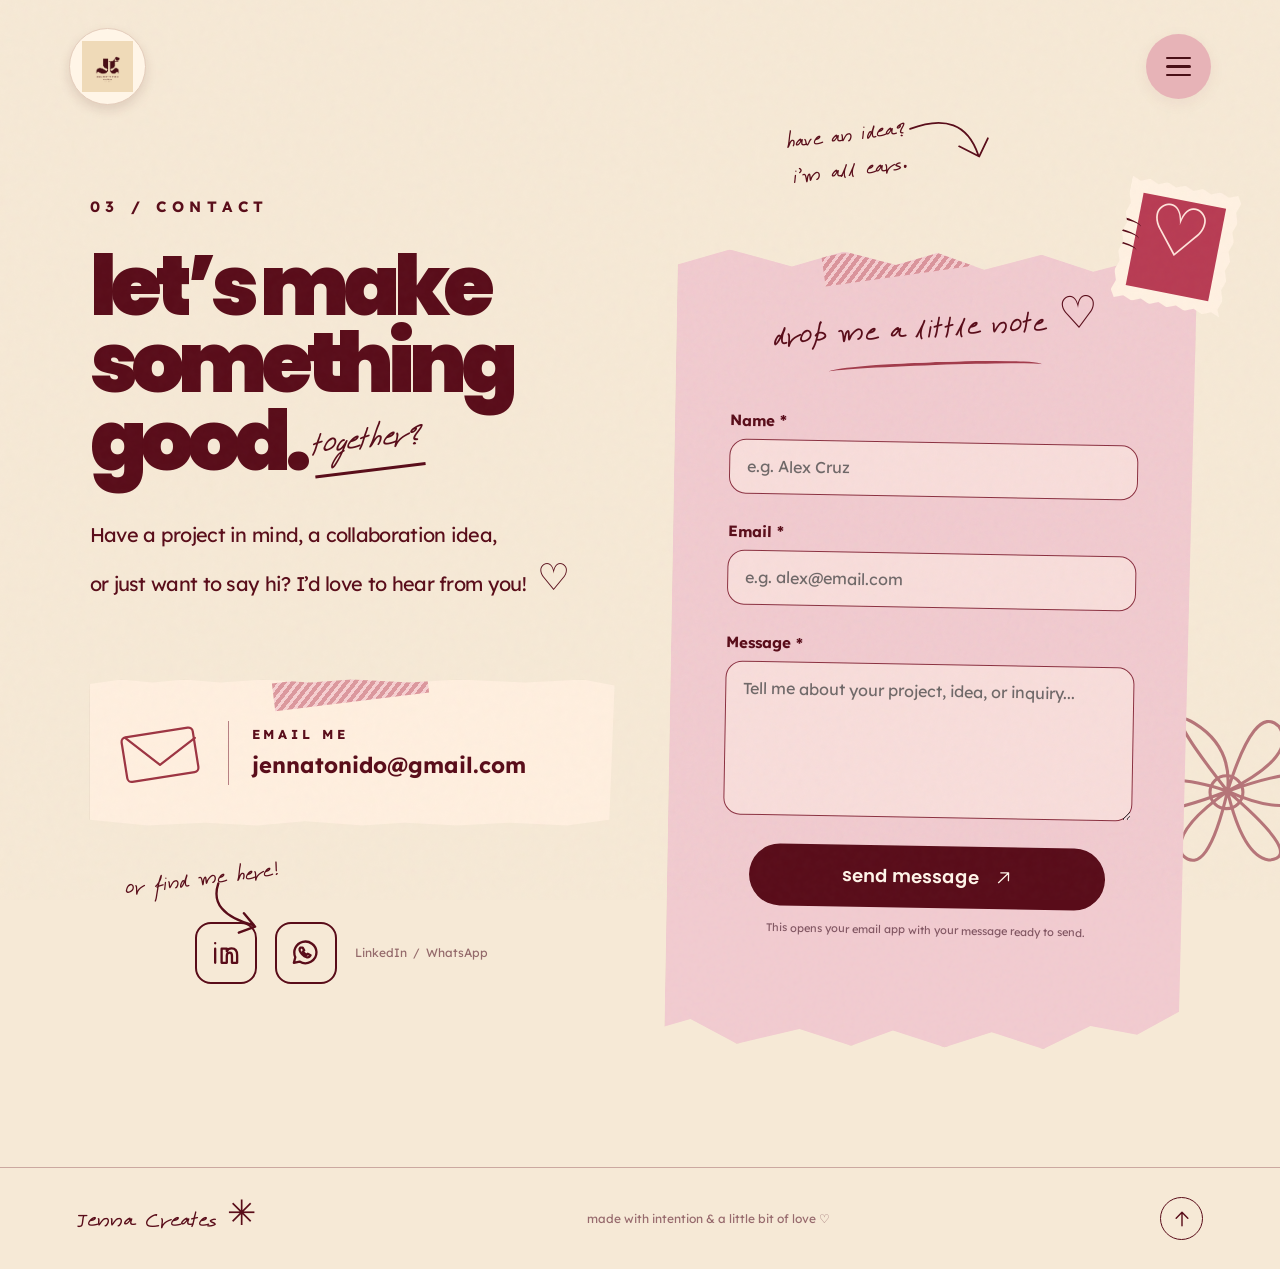
==== Contact/index.html @ be0be47f "Add files via upload" ====
<!doctype html>
<html lang="en">
<head>
  <meta charset="UTF-8" />
  <meta name="viewport" content="width=device-width, initial-scale=1, viewport-fit=cover" />
  <meta name="theme-color" content="#f6e9d6" />
  <meta name="description" content="Have a project, collaboration, or idea? Get in touch with Jenna Tonido." />
  <title>Contact | Jenna Creates</title>
  <link rel="icon" type="image/x-icon" href="/favicon.ico" />
  <link rel="preconnect" href="https://fonts.googleapis.com" />
  <link rel="preconnect" href="https://fonts.gstatic.com" crossorigin />
  <link href="https://fonts.googleapis.com/css2?family=Lexend+Deca:wght@300;400;500;600;700&family=Poppins:wght@400;500;600;700;800;900&display=swap" rel="stylesheet" />
  <link rel="stylesheet" href="/Contact/contact.css" />
  <script src="/Contact/contact.js" defer></script>
</head>
<body>
  <div class="page-grain" aria-hidden="true"></div>

  <header class="site-nav" id="top">
    <a class="brand-circle" href="/" aria-label="Jenna Creates — Home">
      <img src="/assets/jennalogo.png" alt="JT" />
    </a>
    <button class="menu-toggle" type="button" aria-label="Open menu" aria-expanded="false" aria-controls="nav-menu">
      <span></span><span></span><span></span>
    </button>
    <nav class="nav-menu" id="nav-menu" aria-label="Main menu">
      <span class="menu-kicker">where to?</span>
      <a href="/"><small>01</small> Home <svg viewBox="0 0 24 24" aria-hidden="true"><path d="M5 19 19 5M8 5h11v11" /></svg></a>
      <a href="/Projects/"><small>02</small> Projects <svg viewBox="0 0 24 24" aria-hidden="true"><path d="M5 19 19 5M8 5h11v11" /></svg></a>
      <a href="/#kind-words"><small>03</small> Kind Words <svg viewBox="0 0 24 24" aria-hidden="true"><path d="M5 19 19 5M8 5h11v11" /></svg></a>
      <a href="/Contact/" aria-current="page"><small>04</small> Contact <svg viewBox="0 0 24 24" aria-hidden="true"><path d="M5 19 19 5M8 5h11v11" /></svg></a>
      <span class="menu-footnote">take a little look around ♡</span>
    </nav>
  </header>

  <main class="contact-shell">
    <div class="hand-note note-top" aria-hidden="true">have an idea?<br/>i'm all ears.
      <svg viewBox="0 0 95 65"><path d="M4 8 Q65 -7 76 46M56 34l21 14 12-19" /></svg>
    </div>
    <section class="intro" aria-labelledby="contact-title">
      <p class="eyebrow">03 / CONTACT</p>
      <h1 id="contact-title">let’s make<br>something<br><span class="last-line">good.<em>together?</em></span></h1>
      <p class="intro-copy">Have a project in mind, a collaboration idea,<br class="only-wide" /> or just want to say hi? I’d love to hear from you! <span class="heart">♡</span></p>
      <div class="email-paper">
        <span class="washi" aria-hidden="true"></span>
        <svg class="mail-illustration" viewBox="0 0 80 62" aria-hidden="true"><rect x="8" y="13" width="64" height="40" rx="4" transform="rotate(-9 40 33)" /><path d="m9 18 31 24 31-24" /></svg>
        <span class="vertical-line" aria-hidden="true"></span>
        <span class="email-details"><span class="email-label">EMAIL ME</span><a id="email-link" href="mailto:jennatonido@gmail.com" aria-label="Email Jenna">jennatonido@gmail.com</a></span>
      </div>
      <div class="socials">
        <p class="hand-note social-note">or find me here! <svg viewBox="0 0 56 45" aria-hidden="true"><path d="M5 3Q0 29 39 34M30 25l11 10-13 7" /></svg></p>
        <div class="social-links">
          <a id="linkedin-link" href="#" target="_blank" rel="noopener noreferrer" aria-label="Jenna on LinkedIn" title="LinkedIn">
            <svg viewBox="0 0 24 24" aria-hidden="true"><path d="M4 9v11M4 4.7v.2M9 20V9h4v2c.6-1.2 1.7-2.2 3.7-2.2 3.5 0 4.3 2.2 4.3 5.2V20h-4v-5.4c0-1.5-.1-2.5-1.8-2.5-1.6 0-2.2 1.2-2.2 2.4V20z" /></svg>
          </a>
          <a id="whatsapp-link" href="#" target="_blank" rel="noopener noreferrer" aria-label="Message Jenna on WhatsApp" title="WhatsApp">
            <svg viewBox="0 0 24 24" aria-hidden="true"><path d="M20.5 11.6A8.6 8.6 0 0 1 7.4 19L3 20l1.1-4.3a8.6 8.6 0 1 1 16.4-4.1Z" /><path d="M8 8.2c-.5.5-.8 1.2-.5 2.1.8 2.2 3.3 4.6 5.5 5.4.9.3 1.7-.1 2.1-.5l.8-1.1-2.2-1.1-.9.9c-1.1-.6-2.1-1.5-2.7-2.6l.9-1-1.2-2.1Z" /></svg>
          </a>
          <span class="social-caption">LinkedIn&nbsp; / &nbsp;WhatsApp</span>
        </div>
      </div>
    </section>

    <section class="form-area" aria-labelledby="form-title">
      <div class="postmark" aria-hidden="true"><span>♡</span><i></i><i></i><i></i></div>
      <div class="letter-sheet">
        <span class="tape" aria-hidden="true"></span>
        <h2 id="form-title">drop me a little note ♡</h2>
        <div class="scribble" aria-hidden="true"></div>
        <form id="contact-form">
          <label for="full-name">Name <span>*</span></label>
          <input id="full-name" name="name" type="text" maxlength="100" placeholder="e.g. Alex Cruz" autocomplete="name" required />
          <label for="email">Email <span>*</span></label>
          <input id="email" name="email" type="email" maxlength="200" placeholder="e.g. alex@email.com" autocomplete="email" required />
          <label for="message">Message <span>*</span></label>
          <textarea id="message" name="message" rows="6" maxlength="4000" placeholder="Tell me about your project, idea, or inquiry..." required></textarea>
          <button type="submit">send message <svg viewBox="0 0 24 24" aria-hidden="true"><path d="M5 19 19 5M8 5h11v11"/></svg></button>
          <p class="form-help">This opens your email app with your message ready to send.</p>
          <p class="form-feedback" id="form-feedback" role="status" aria-live="polite"></p>
        </form>
      </div>
    </section>
  </main>

  <div class="flower-doodle" aria-hidden="true"><svg viewBox="0 0 180 170"><path d="M90 79Q20 -10 58 13Q95 36 90 79ZM90 79Q117 -7 140 16Q159 44 90 79ZM90 79Q190 44 166 84Q145 104 90 79ZM90 79Q166 144 130 146Q105 142 90 79ZM90 79Q70 165 46 141Q35 118 90 79ZM90 79Q-10 117 13 77Q29 59 90 79Z"/><circle cx="89" cy="80" r="16"/></svg></div>
  <footer class="footer"><span>Jenna Creates <span aria-hidden="true">✳</span></span><p>made with intention &amp; a little bit of love ♡</p><a href="#top" aria-label="Back to top"><svg viewBox="0 0 24 24"><path d="M12 20V4m-7 7 7-7 7 7"/></svg></a></footer>
</body>
</html>
---- Contact/contact.css ----
@font-face{font-family:Karumbi;src:url('/fonts/Karumbi-Regular.ttf') format('truetype');font-display:swap}
:root{--paper:#f6e9d6;--wine:#590c19;--wine2:#490f16;--rose:#e9b9b9;--ink:#6b202c;--script:Karumbi,'Comic Sans MS',cursive}
*{box-sizing:border-box}html{scroll-behavior:smooth}body{margin:0;background:var(--paper);color:var(--wine);font-family:'Lexend Deca',sans-serif;min-height:100vh;overflow-x:hidden}button,input,textarea{font:inherit}button,a{-webkit-tap-highlight-color:transparent}a{color:inherit}.page-grain{position:fixed;inset:0;pointer-events:none;opacity:.22;z-index:20;background-image:url("data:image/svg+xml,%3Csvg viewBox='0 0 160 160' xmlns='http://www.w3.org/2000/svg'%3E%3Cfilter id='n'%3E%3CfeTurbulence type='fractalNoise' baseFrequency='.7' numOctaves='3' stitchTiles='stitch'/%3E%3C/filter%3E%3Crect width='100%25' height='100%25' opacity='.13' filter='url(%23n)'/%3E%3C/svg%3E")}
.site-nav{position:relative;z-index:30;display:flex;justify-content:space-between;align-items:center;padding:28px clamp(24px,5.4vw,95px)}.brand-circle{width:77px;height:77px;border:1px solid #e3ccbb;background:#fff5e7;display:grid;place-items:center;border-radius:50%;box-shadow:0 5px 12px #4e171421;text-decoration:none}.brand-circle img{width:67%;height:67%;object-fit:contain}.menu-toggle{width:65px;height:65px;border:0;border-radius:50%;background:#e7b3b7;display:flex;flex-direction:column;gap:6px;align-items:center;justify-content:center;cursor:pointer;box-shadow:0 4px 16px #6b202c10;position:relative;z-index:33}.menu-toggle span{width:25px;height:2.5px;background:var(--wine2);border-radius:9px;transition:transform .2s,opacity .2s}.menu-toggle.is-open span:nth-child(1){transform:translateY(8.5px) rotate(45deg)}.menu-toggle.is-open span:nth-child(2){opacity:0}.menu-toggle.is-open span:nth-child(3){transform:translateY(-8.5px) rotate(-45deg)}.nav-menu{position:absolute;top:108px;right:clamp(24px,5.4vw,95px);width:min(380px,calc(100vw - 48px));background:var(--wine2);color:#ffefe2;padding:26px 30px 22px;border-radius:5px 5px 22px 22px;box-shadow:0 22px 40px #38070e40;opacity:0;visibility:hidden;transform:translateY(-10px);pointer-events:none;transition:.25s}.nav-menu.is-open{opacity:1;visibility:visible;transform:none;pointer-events:auto}.menu-kicker,.menu-footnote{font-family:var(--script);font-size:24px}.menu-kicker{display:block;margin:0 0 10px}.menu-footnote{display:block;text-align:right;margin-top:24px}.nav-menu a{padding:17px 0;border-top:1px solid #ffffff32;display:flex;align-items:center;gap:15px;text-decoration:none;font-family:Poppins,sans-serif;font-weight:700;font-size:22px}.nav-menu a small{font-family:'Lexend Deca';font-weight:400;font-size:11px;color:#e9b9b9}.nav-menu a svg{height:19px;width:19px;margin-left:auto;fill:none;stroke:currentColor;stroke-width:1.6;stroke-linecap:round;stroke-linejoin:round}.nav-menu a:hover{color:#efb9bf}
.contact-shell{max-width:1550px;margin:0 auto;min-height:760px;padding:52px clamp(26px,7vw,110px) 120px;display:grid;grid-template-columns:minmax(0,1fr) minmax(385px,.98fr);gap:clamp(22px,4vw,72px);position:relative}.intro{position:relative;z-index:2;padding-top:12px}.eyebrow{font-size:15px;letter-spacing:.38em;font-weight:700;margin:0 0 32px}.intro h1{font-family:Poppins,sans-serif;font-size:clamp(57px,6.5vw,106px);font-weight:900;line-height:.93;letter-spacing:-.075em;margin:0 0 38px;white-space:nowrap}.intro h1 .last-line{display:block}.intro h1 em{font-family:var(--script);letter-spacing:-.015em;font-weight:400;font-size:.56em;vertical-align:middle;margin-left:.15em;display:inline-block;transform:rotate(-7deg);border-bottom:3px solid var(--wine);line-height:.9;padding-bottom:7px}.intro-copy{font-size:clamp(15px,1.55vw,21px);line-height:1.75;letter-spacing:-.035em;margin:0 0 62px}.heart{font-family:var(--script);font-size:37px;vertical-align:middle;margin-left:6px}.email-paper{position:relative;max-width:525px;min-height:146px;padding:25px 25px;display:flex;align-items:center;gap:23px;background:#ffefdf;clip-path:polygon(0 3%,6% 0,12% 2%,18% 0,25% 2%,33% 0,42% 2%,50% 0,61% 2%,70% 0,83% 2%,94% 0,100% 4%,99% 96%,91% 100%,80% 98%,70% 100%,60% 98%,52% 100%,41% 97%,32% 100%,22% 98%,11% 100%,0 96%);filter:drop-shadow(0 8px 10px #60202020);box-shadow:0 9px 15px #60202014}.washi,.tape{position:absolute;background:repeating-linear-gradient(135deg,#d88e96 0 4px,#f5cdd0 4px 7px);height:28px;width:155px;top:-6px;left:35%;transform:rotate(-7deg);opacity:.9}.mail-illustration{width:90px;height:75px;flex:none;fill:none;stroke:#9d3442;stroke-width:2;stroke-linejoin:round;stroke-linecap:round}.vertical-line{height:64px;border-left:1px solid #b77f83}.email-details{min-width:0}.email-label{display:block;font-size:13px;font-weight:700;letter-spacing:.3em;margin-bottom:9px}.email-details a{font-size:clamp(15px,1.8vw,22px);font-weight:700;overflow-wrap:anywhere;text-decoration:none}.email-details a:hover{text-decoration:underline}.socials{margin:36px 0 0 35px}.hand-note{font-family:var(--script);font-size:clamp(23px,2.5vw,37px);line-height:1.1;letter-spacing:.012em}.social-note{margin:0 0 25px;transform:rotate(-7deg);position:relative;width:max-content}.social-note svg{position:absolute;top:25px;left:80px;width:66px;height:55px;fill:none;stroke:var(--wine);stroke-width:2;stroke-linecap:round;stroke-linejoin:round;transform:rotate(15deg)}.social-links{margin-left:70px;display:flex;align-items:center;gap:18px;flex-wrap:wrap}.social-links>a{display:grid;place-items:center;width:62px;height:62px;border:2px solid var(--wine);border-radius:16px;text-decoration:none;transition:transform .2s,background .2s,color .2s}.social-links>a:hover{background:var(--wine);color:#fff1e4;transform:translateY(-3px)}.social-links>a[aria-disabled="true"]{opacity:.55;cursor:not-allowed}.social-links svg{width:31px;height:31px;stroke:currentColor;fill:none;stroke-width:1.8;stroke-linejoin:round;stroke-linecap:round}.social-caption{font-size:12px;color:#946a6b}.note-top{position:absolute;z-index:3;top:-15px;right:29%;transform:rotate(-7deg);text-align:center}.note-top svg{position:absolute;top:8px;left:100%;width:85px;height:65px;fill:none;stroke:var(--wine);stroke-width:2;stroke-linecap:round;stroke-linejoin:round}
.form-area{padding-top:68px;position:relative;z-index:1}.letter-sheet{background:#f2cbd0;position:relative;padding:clamp(36px,4.2vw,66px) clamp(32px,4.3vw,60px) 65px;clip-path:polygon(0 2%,10% 0,22% 2%,32% 0,42% 1.6%,50% 0,59% 2%,70% 0,80% 2%,91% 0,100% 2%,99% 95%,91% 98%,82% 97%,73% 100%,63% 98%,54% 100%,44% 98%,36% 100%,26% 98%,14% 100%,5% 97%,0 98%);box-shadow:0 14px 25px #5d18211f;transform:rotate(1deg)}.letter-sheet:before{content:"";position:absolute;inset:0;opacity:.15;pointer-events:none;background-image:url("data:image/svg+xml,%3Csvg viewBox='0 0 120 120' xmlns='http://www.w3.org/2000/svg'%3E%3Cfilter id='x'%3E%3CfeTurbulence type='fractalNoise' baseFrequency='.9' numOctaves='3'/%3E%3C/filter%3E%3Crect width='100%25' height='100%25' filter='url(%23x)' opacity='.3'/%3E%3C/svg%3E")}.letter-sheet .tape{top:-7px;left:28%;width:160px;height:30px;transform:rotate(-9deg)}.letter-sheet h2{font:400 clamp(30px,3.5vw,52px)/1 var(--script);margin:0 0 10px;text-align:center;transform:rotate(-4deg)}.scribble{width:52%;height:12px;border-top:3px solid #a23b4b;border-radius:50%;transform:rotate(-3deg);margin:0 auto 40px}.letter-sheet form{position:relative}.letter-sheet label{font-weight:700;font-size:15px;display:block;margin-bottom:9px}.letter-sheet label span{color:var(--wine)}.letter-sheet input,.letter-sheet textarea{width:100%;background:#fff2e775;border:1.6px solid #8b3040;border-radius:17px;padding:16px 17px;color:var(--wine2);outline-offset:3px;outline-color:#a84a5b;display:block;margin-bottom:28px}.letter-sheet input{height:55px}.letter-sheet textarea{resize:vertical;min-height:145px}.letter-sheet input::placeholder,.letter-sheet textarea::placeholder{color:#6f6868}.letter-sheet button{border:0;width:87%;margin:15px auto 0;min-height:62px;background:var(--wine);border-radius:999px;color:#fff5e9;font-family:Poppins,sans-serif;font-weight:600;font-size:18px;display:flex;align-items:center;justify-content:center;gap:16px;cursor:pointer;transition:transform .2s,background .2s}.letter-sheet button:hover{background:#75202d;transform:translateY(-2px)}.letter-sheet button svg{height:17px;width:17px;fill:none;stroke:currentColor;stroke-width:1.8;stroke-linecap:round;stroke-linejoin:round}.form-help{font-size:11px;color:#825763;text-align:center;line-height:1.5;margin:14px auto 0;max-width:330px}.form-feedback{font-size:13px;text-align:center;line-height:1.5;min-height:18px}.postmark{position:absolute;right:-42px;top:0;width:112px;height:123px;background:#fff1e2;transform:rotate(11deg);z-index:2;display:grid;place-items:center;clip-path:polygon(0 0,8% 3%,16% 0,24% 3%,32% 0,40% 3%,48% 0,56% 3%,64% 0,72% 3%,80% 0,88% 3%,96% 0,100% 6%,97% 14%,100% 22%,97% 30%,100% 38%,97% 46%,100% 54%,97% 62%,100% 70%,97% 78%,100% 86%,97% 94%,100% 100%,92% 97%,84% 100%,76% 97%,68% 100%,60% 97%,52% 100%,44% 97%,36% 100%,28% 97%,20% 100%,12% 97%,4% 100%,0 94%,3% 86%,0 78%,3% 70%,0 62%,3% 54%,0 46%,3% 38%,0 30%,3% 22%,0 14%)}.postmark span{background:#b83b53;color:#ffe4db;width:84px;height:94px;display:grid;place-items:center;font:70px var(--script);line-height:1}.postmark i{position:absolute;border-top:2px solid var(--wine);width:60px;height:14px;border-radius:50%;right:94px;top:42px}.postmark i:nth-of-type(2){top:54px}.postmark i:nth-of-type(3){top:66px}.flower-doodle{position:absolute;right:-40px;bottom:5px;width:185px;height:185px;opacity:.7}.flower-doodle svg{fill:none;stroke:#9b4451;stroke-width:3;stroke-linejoin:round}.footer{min-height:102px;border-top:1px solid #cba8a0;padding:20px clamp(28px,6vw,100px);display:flex;align-items:center;justify-content:space-between;gap:18px}.footer>span{font-family:var(--script);font-size:35px}.footer p{font-size:12px;color:#976a6d}.footer a{width:43px;height:43px;border:1px solid var(--wine);border-radius:50%;display:grid;place-items:center}.footer a svg{width:20px;height:20px;fill:none;stroke:currentColor;stroke-width:1.7;stroke-linecap:round;stroke-linejoin:round}
@media(max-width:1100px){.contact-shell{padding-top:45px;grid-template-columns:minmax(0,1fr) minmax(345px,1fr)}.intro h1{font-size:clamp(52px,6.3vw,78px)}.note-top{top:-12px;right:24%}.intro h1 em{font-size:.53em}.social-caption{flex-basis:100%}}@media(max-width:780px){.site-nav{padding:18px 21px}.brand-circle{height:56px;width:56px}.menu-toggle{height:54px;width:54px}.nav-menu{top:83px;right:20px}.contact-shell{display:block;padding:33px 23px 88px;min-height:auto}.intro{padding-top:0}.eyebrow{font-size:11px;margin-bottom:22px;letter-spacing:.32em}.intro h1{font-size:clamp(48px,10.1vw,80px);line-height:.98;margin-bottom:28px}.intro h1 em{font-size:.54em}.intro-copy{font-size:15px;line-height:1.65;margin-bottom:38px}.note-top{position:relative;top:auto;right:auto;width:max-content;max-width:190px;margin:0 15px 18px auto;font-size:25px;transform:rotate(-8deg)}.note-top svg{width:45px;top:22px}.email-paper{min-height:108px;padding:19px 12px;gap:9px}.mail-illustration{height:60px;width:61px}.vertical-line{height:48px}.email-label{font-size:10px}.email-details a{font-size:14px}.washi{width:90px;height:20px}.socials{margin:25px 0 0 10px}.social-note{font-size:29px}.social-links{margin-left:39px;gap:14px}.social-links>a{height:53px;width:53px;border-radius:14px}.social-links svg{height:27px;width:27px}.form-area{padding-top:95px;max-width:570px;margin:auto}.letter-sheet{padding:45px 25px 45px}.letter-sheet h2{font-size:clamp(32px,8vw,46px)}.scribble{margin-bottom:30px}.postmark{width:85px;height:94px;right:0;top:29px}.postmark span{height:71px;width:64px;font-size:50px}.postmark i{right:76px;width:35px}.postmark i:nth-of-type(2){top:51px}.postmark i:nth-of-type(3){top:59px}.flower-doodle{width:105px;height:105px;right:-10px;bottom:10px}.footer{padding:22px;min-height:85px}.footer>span{font-size:28px}.footer p{display:none}}@media(max-width:375px){.intro h1{font-size:clamp(45px,10vw,52px)}.intro h1 em{font-size:.5em}.letter-sheet{padding-inline:18px}.letter-sheet button{width:95%}}@media(prefers-reduced-motion:reduce){*,*:before,*:after{scroll-behavior:auto!important;transition:none!important;animation:none!important}}
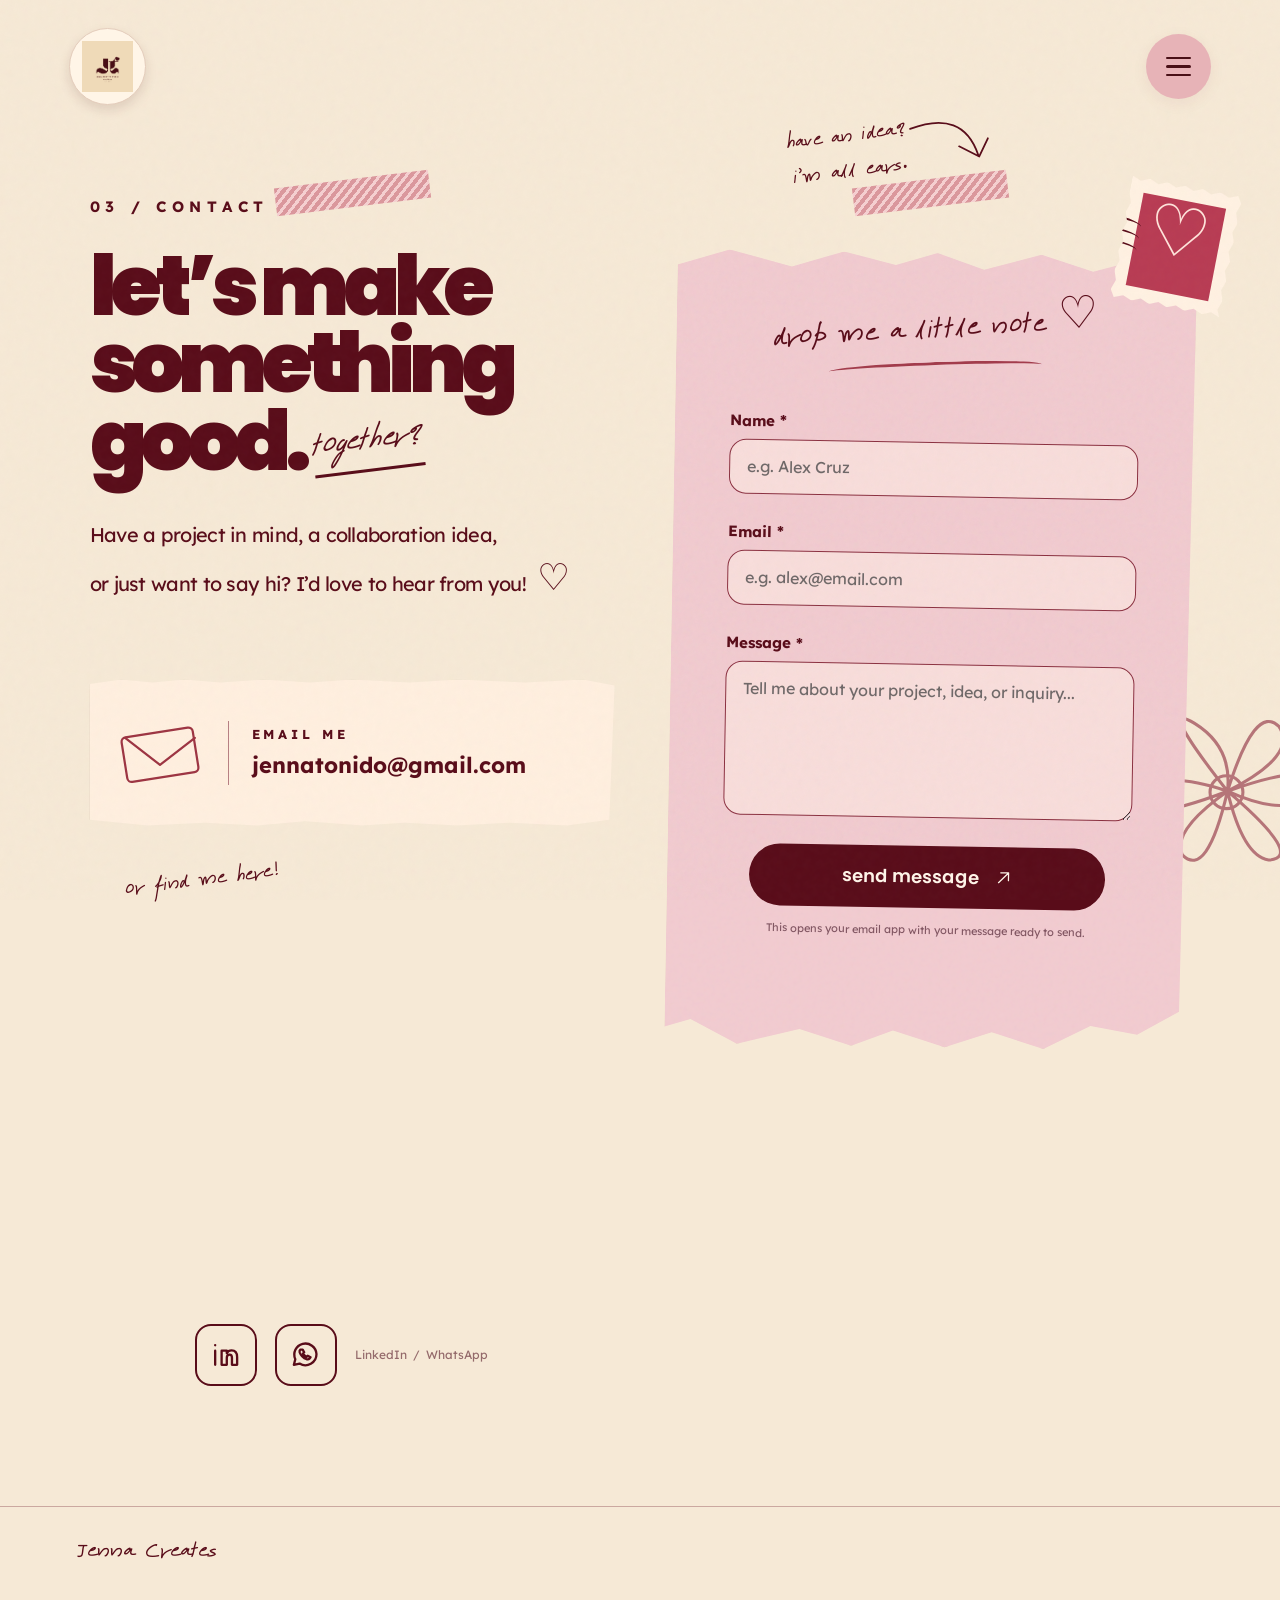
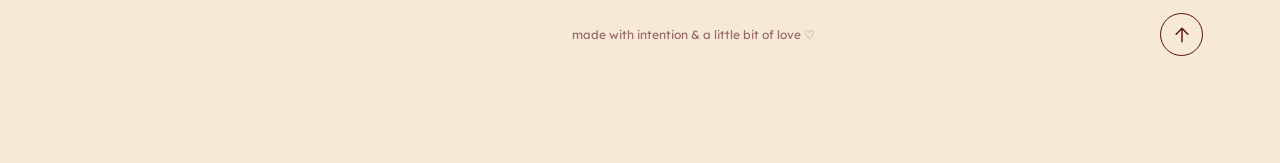
==== commit e6287d18: "Update index.html" ====
--- a/Contact/index.html
+++ b/Contact/index.html
@@ -41,14 +41,16 @@
       <p class="eyebrow">03 / CONTACT</p>
       <h1 id="contact-title">let’s make<br>something<br><span class="last-line">good.<em>together?</em></span></h1>
       <p class="intro-copy">Have a project in mind, a collaboration idea,<br class="only-wide" /> or just want to say hi? I’d love to hear from you! <span class="heart">♡</span></p>
-      <div class="email-paper">
+      <div class="email-paper-wrap">
         <span class="washi" aria-hidden="true"></span>
+        <div class="email-paper">
         <svg class="mail-illustration" viewBox="0 0 80 62" aria-hidden="true"><rect x="8" y="13" width="64" height="40" rx="4" transform="rotate(-9 40 33)" /><path d="m9 18 31 24 31-24" /></svg>
         <span class="vertical-line" aria-hidden="true"></span>
         <span class="email-details"><span class="email-label">EMAIL ME</span><a id="email-link" href="mailto:jennatonido@gmail.com" aria-label="Email Jenna">jennatonido@gmail.com</a></span>
+        </div>
       </div>
       <div class="socials">
-        <p class="hand-note social-note">or find me here! <svg viewBox="0 0 56 45" aria-hidden="true"><path d="M5 3Q0 29 39 34M30 25l11 10-13 7" /></svg></p>
+        <div class="social-intro"><p class="hand-note social-note">or find me here!</p><svg class="social-arrow" viewBox="0 0 56 45" fill="none" aria-hidden="true"><path d="M5 3Q0 29 39 34M30 25l11 10-13 7" /></svg></div>
         <div class="social-links">
           <a id="linkedin-link" href="#" target="_blank" rel="noopener noreferrer" aria-label="Jenna on LinkedIn" title="LinkedIn">
             <svg viewBox="0 0 24 24" aria-hidden="true"><path d="M4 9v11M4 4.7v.2M9 20V9h4v2c.6-1.2 1.7-2.2 3.7-2.2 3.5 0 4.3 2.2 4.3 5.2V20h-4v-5.4c0-1.5-.1-2.5-1.8-2.5-1.6 0-2.2 1.2-2.2 2.4V20z" /></svg>
@@ -63,8 +65,8 @@
 
     <section class="form-area" aria-labelledby="form-title">
       <div class="postmark" aria-hidden="true"><span>♡</span><i></i><i></i><i></i></div>
+      <span class="tape form-tape" aria-hidden="true"></span>
       <div class="letter-sheet">
-        <span class="tape" aria-hidden="true"></span>
         <h2 id="form-title">drop me a little note ♡</h2>
         <div class="scribble" aria-hidden="true"></div>
         <form id="contact-form">
@@ -83,6 +85,6 @@
   </main>
 
   <div class="flower-doodle" aria-hidden="true"><svg viewBox="0 0 180 170"><path d="M90 79Q20 -10 58 13Q95 36 90 79ZM90 79Q117 -7 140 16Q159 44 90 79ZM90 79Q190 44 166 84Q145 104 90 79ZM90 79Q166 144 130 146Q105 142 90 79ZM90 79Q70 165 46 141Q35 118 90 79ZM90 79Q-10 117 13 77Q29 59 90 79Z"/><circle cx="89" cy="80" r="16"/></svg></div>
-  <footer class="footer"><span>Jenna Creates <span aria-hidden="true">✳</span></span><p>made with intention &amp; a little bit of love ♡</p><a href="#top" aria-label="Back to top"><svg viewBox="0 0 24 24"><path d="M12 20V4m-7 7 7-7 7 7"/></svg></a></footer>
+  <footer class="footer"><span class="footer-brand">Jenna Creates <svg class="footer-spark" viewBox="0 0 32 32" fill="none" aria-hidden="true"><path d="M16 3V29M3 16H29M7 7L25 25M25 7L7 25"/></svg></span><p>made with intention &amp; a little bit of love ♡</p><a href="#top" aria-label="Back to top"><svg viewBox="0 0 24 24"><path d="M12 20V4m-7 7 7-7 7 7"/></svg></a></footer>
 </body>
 </html>
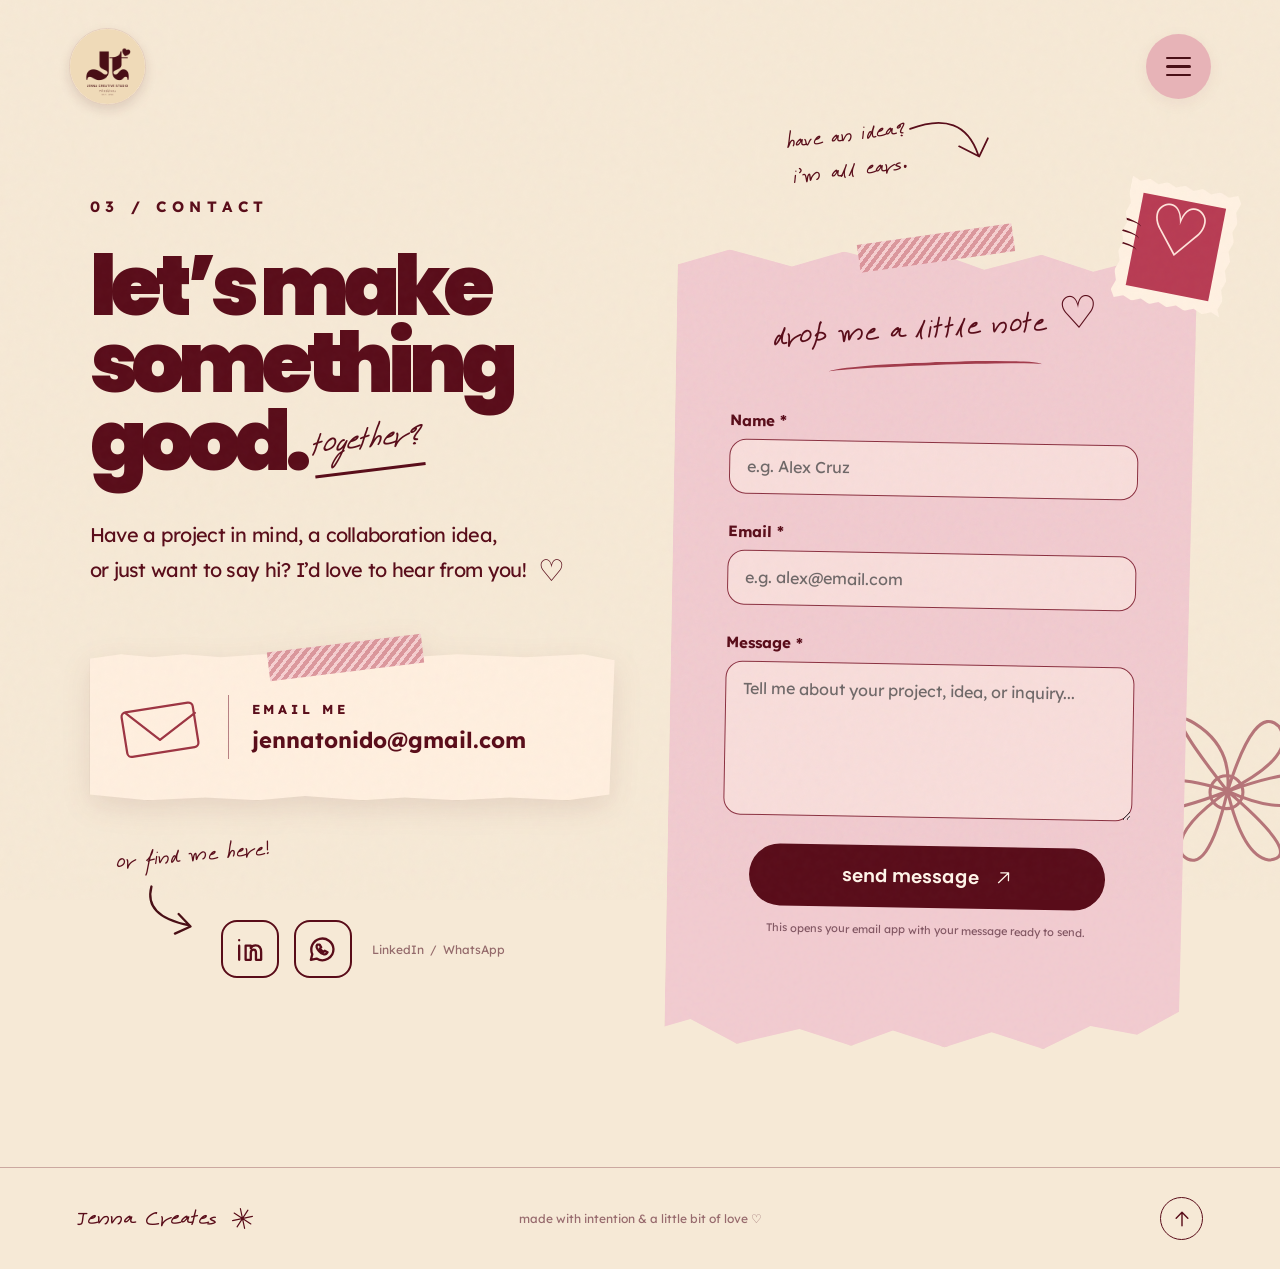
==== commit 594ea9c4: "Update Projects link to point to projects.html" ====
--- a/Contact/index.html
+++ b/Contact/index.html
@@ -26,7 +26,7 @@
     <nav class="nav-menu" id="nav-menu" aria-label="Main menu">
       <span class="menu-kicker">where to?</span>
       <a href="/"><small>01</small> Home <svg viewBox="0 0 24 24" aria-hidden="true"><path d="M5 19 19 5M8 5h11v11" /></svg></a>
-      <a href="/Projects/"><small>02</small> Projects <svg viewBox="0 0 24 24" aria-hidden="true"><path d="M5 19 19 5M8 5h11v11" /></svg></a>
+      <a href="projects.html"><small>02</small> Projects <svg viewBox="0 0 24 24" aria-hidden="true"><path d="M5 19 19 5M8 5h11v11" /></svg></a>
       <a href="/#kind-words"><small>03</small> Kind Words <svg viewBox="0 0 24 24" aria-hidden="true"><path d="M5 19 19 5M8 5h11v11" /></svg></a>
       <a href="/Contact/" aria-current="page"><small>04</small> Contact <svg viewBox="0 0 24 24" aria-hidden="true"><path d="M5 19 19 5M8 5h11v11" /></svg></a>
       <span class="menu-footnote">take a little look around ♡</span>
--- a/Contact/contact.css
+++ b/Contact/contact.css
@@ -5,3 +5,133 @@
 .contact-shell{max-width:1550px;margin:0 auto;min-height:760px;padding:52px clamp(26px,7vw,110px) 120px;display:grid;grid-template-columns:minmax(0,1fr) minmax(385px,.98fr);gap:clamp(22px,4vw,72px);position:relative}.intro{position:relative;z-index:2;padding-top:12px}.eyebrow{font-size:15px;letter-spacing:.38em;font-weight:700;margin:0 0 32px}.intro h1{font-family:Poppins,sans-serif;font-size:clamp(57px,6.5vw,106px);font-weight:900;line-height:.93;letter-spacing:-.075em;margin:0 0 38px;white-space:nowrap}.intro h1 .last-line{display:block}.intro h1 em{font-family:var(--script);letter-spacing:-.015em;font-weight:400;font-size:.56em;vertical-align:middle;margin-left:.15em;display:inline-block;transform:rotate(-7deg);border-bottom:3px solid var(--wine);line-height:.9;padding-bottom:7px}.intro-copy{font-size:clamp(15px,1.55vw,21px);line-height:1.75;letter-spacing:-.035em;margin:0 0 62px}.heart{font-family:var(--script);font-size:37px;vertical-align:middle;margin-left:6px}.email-paper{position:relative;max-width:525px;min-height:146px;padding:25px 25px;display:flex;align-items:center;gap:23px;background:#ffefdf;clip-path:polygon(0 3%,6% 0,12% 2%,18% 0,25% 2%,33% 0,42% 2%,50% 0,61% 2%,70% 0,83% 2%,94% 0,100% 4%,99% 96%,91% 100%,80% 98%,70% 100%,60% 98%,52% 100%,41% 97%,32% 100%,22% 98%,11% 100%,0 96%);filter:drop-shadow(0 8px 10px #60202020);box-shadow:0 9px 15px #60202014}.washi,.tape{position:absolute;background:repeating-linear-gradient(135deg,#d88e96 0 4px,#f5cdd0 4px 7px);height:28px;width:155px;top:-6px;left:35%;transform:rotate(-7deg);opacity:.9}.mail-illustration{width:90px;height:75px;flex:none;fill:none;stroke:#9d3442;stroke-width:2;stroke-linejoin:round;stroke-linecap:round}.vertical-line{height:64px;border-left:1px solid #b77f83}.email-details{min-width:0}.email-label{display:block;font-size:13px;font-weight:700;letter-spacing:.3em;margin-bottom:9px}.email-details a{font-size:clamp(15px,1.8vw,22px);font-weight:700;overflow-wrap:anywhere;text-decoration:none}.email-details a:hover{text-decoration:underline}.socials{margin:36px 0 0 35px}.hand-note{font-family:var(--script);font-size:clamp(23px,2.5vw,37px);line-height:1.1;letter-spacing:.012em}.social-note{margin:0 0 25px;transform:rotate(-7deg);position:relative;width:max-content}.social-note svg{position:absolute;top:25px;left:80px;width:66px;height:55px;fill:none;stroke:var(--wine);stroke-width:2;stroke-linecap:round;stroke-linejoin:round;transform:rotate(15deg)}.social-links{margin-left:70px;display:flex;align-items:center;gap:18px;flex-wrap:wrap}.social-links>a{display:grid;place-items:center;width:62px;height:62px;border:2px solid var(--wine);border-radius:16px;text-decoration:none;transition:transform .2s,background .2s,color .2s}.social-links>a:hover{background:var(--wine);color:#fff1e4;transform:translateY(-3px)}.social-links>a[aria-disabled="true"]{opacity:.55;cursor:not-allowed}.social-links svg{width:31px;height:31px;stroke:currentColor;fill:none;stroke-width:1.8;stroke-linejoin:round;stroke-linecap:round}.social-caption{font-size:12px;color:#946a6b}.note-top{position:absolute;z-index:3;top:-15px;right:29%;transform:rotate(-7deg);text-align:center}.note-top svg{position:absolute;top:8px;left:100%;width:85px;height:65px;fill:none;stroke:var(--wine);stroke-width:2;stroke-linecap:round;stroke-linejoin:round}
 .form-area{padding-top:68px;position:relative;z-index:1}.letter-sheet{background:#f2cbd0;position:relative;padding:clamp(36px,4.2vw,66px) clamp(32px,4.3vw,60px) 65px;clip-path:polygon(0 2%,10% 0,22% 2%,32% 0,42% 1.6%,50% 0,59% 2%,70% 0,80% 2%,91% 0,100% 2%,99% 95%,91% 98%,82% 97%,73% 100%,63% 98%,54% 100%,44% 98%,36% 100%,26% 98%,14% 100%,5% 97%,0 98%);box-shadow:0 14px 25px #5d18211f;transform:rotate(1deg)}.letter-sheet:before{content:"";position:absolute;inset:0;opacity:.15;pointer-events:none;background-image:url("data:image/svg+xml,%3Csvg viewBox='0 0 120 120' xmlns='http://www.w3.org/2000/svg'%3E%3Cfilter id='x'%3E%3CfeTurbulence type='fractalNoise' baseFrequency='.9' numOctaves='3'/%3E%3C/filter%3E%3Crect width='100%25' height='100%25' filter='url(%23x)' opacity='.3'/%3E%3C/svg%3E")}.letter-sheet .tape{top:-7px;left:28%;width:160px;height:30px;transform:rotate(-9deg)}.letter-sheet h2{font:400 clamp(30px,3.5vw,52px)/1 var(--script);margin:0 0 10px;text-align:center;transform:rotate(-4deg)}.scribble{width:52%;height:12px;border-top:3px solid #a23b4b;border-radius:50%;transform:rotate(-3deg);margin:0 auto 40px}.letter-sheet form{position:relative}.letter-sheet label{font-weight:700;font-size:15px;display:block;margin-bottom:9px}.letter-sheet label span{color:var(--wine)}.letter-sheet input,.letter-sheet textarea{width:100%;background:#fff2e775;border:1.6px solid #8b3040;border-radius:17px;padding:16px 17px;color:var(--wine2);outline-offset:3px;outline-color:#a84a5b;display:block;margin-bottom:28px}.letter-sheet input{height:55px}.letter-sheet textarea{resize:vertical;min-height:145px}.letter-sheet input::placeholder,.letter-sheet textarea::placeholder{color:#6f6868}.letter-sheet button{border:0;width:87%;margin:15px auto 0;min-height:62px;background:var(--wine);border-radius:999px;color:#fff5e9;font-family:Poppins,sans-serif;font-weight:600;font-size:18px;display:flex;align-items:center;justify-content:center;gap:16px;cursor:pointer;transition:transform .2s,background .2s}.letter-sheet button:hover{background:#75202d;transform:translateY(-2px)}.letter-sheet button svg{height:17px;width:17px;fill:none;stroke:currentColor;stroke-width:1.8;stroke-linecap:round;stroke-linejoin:round}.form-help{font-size:11px;color:#825763;text-align:center;line-height:1.5;margin:14px auto 0;max-width:330px}.form-feedback{font-size:13px;text-align:center;line-height:1.5;min-height:18px}.postmark{position:absolute;right:-42px;top:0;width:112px;height:123px;background:#fff1e2;transform:rotate(11deg);z-index:2;display:grid;place-items:center;clip-path:polygon(0 0,8% 3%,16% 0,24% 3%,32% 0,40% 3%,48% 0,56% 3%,64% 0,72% 3%,80% 0,88% 3%,96% 0,100% 6%,97% 14%,100% 22%,97% 30%,100% 38%,97% 46%,100% 54%,97% 62%,100% 70%,97% 78%,100% 86%,97% 94%,100% 100%,92% 97%,84% 100%,76% 97%,68% 100%,60% 97%,52% 100%,44% 97%,36% 100%,28% 97%,20% 100%,12% 97%,4% 100%,0 94%,3% 86%,0 78%,3% 70%,0 62%,3% 54%,0 46%,3% 38%,0 30%,3% 22%,0 14%)}.postmark span{background:#b83b53;color:#ffe4db;width:84px;height:94px;display:grid;place-items:center;font:70px var(--script);line-height:1}.postmark i{position:absolute;border-top:2px solid var(--wine);width:60px;height:14px;border-radius:50%;right:94px;top:42px}.postmark i:nth-of-type(2){top:54px}.postmark i:nth-of-type(3){top:66px}.flower-doodle{position:absolute;right:-40px;bottom:5px;width:185px;height:185px;opacity:.7}.flower-doodle svg{fill:none;stroke:#9b4451;stroke-width:3;stroke-linejoin:round}.footer{min-height:102px;border-top:1px solid #cba8a0;padding:20px clamp(28px,6vw,100px);display:flex;align-items:center;justify-content:space-between;gap:18px}.footer>span{font-family:var(--script);font-size:35px}.footer p{font-size:12px;color:#976a6d}.footer a{width:43px;height:43px;border:1px solid var(--wine);border-radius:50%;display:grid;place-items:center}.footer a svg{width:20px;height:20px;fill:none;stroke:currentColor;stroke-width:1.7;stroke-linecap:round;stroke-linejoin:round}
 @media(max-width:1100px){.contact-shell{padding-top:45px;grid-template-columns:minmax(0,1fr) minmax(345px,1fr)}.intro h1{font-size:clamp(52px,6.3vw,78px)}.note-top{top:-12px;right:24%}.intro h1 em{font-size:.53em}.social-caption{flex-basis:100%}}@media(max-width:780px){.site-nav{padding:18px 21px}.brand-circle{height:56px;width:56px}.menu-toggle{height:54px;width:54px}.nav-menu{top:83px;right:20px}.contact-shell{display:block;padding:33px 23px 88px;min-height:auto}.intro{padding-top:0}.eyebrow{font-size:11px;margin-bottom:22px;letter-spacing:.32em}.intro h1{font-size:clamp(48px,10.1vw,80px);line-height:.98;margin-bottom:28px}.intro h1 em{font-size:.54em}.intro-copy{font-size:15px;line-height:1.65;margin-bottom:38px}.note-top{position:relative;top:auto;right:auto;width:max-content;max-width:190px;margin:0 15px 18px auto;font-size:25px;transform:rotate(-8deg)}.note-top svg{width:45px;top:22px}.email-paper{min-height:108px;padding:19px 12px;gap:9px}.mail-illustration{height:60px;width:61px}.vertical-line{height:48px}.email-label{font-size:10px}.email-details a{font-size:14px}.washi{width:90px;height:20px}.socials{margin:25px 0 0 10px}.social-note{font-size:29px}.social-links{margin-left:39px;gap:14px}.social-links>a{height:53px;width:53px;border-radius:14px}.social-links svg{height:27px;width:27px}.form-area{padding-top:95px;max-width:570px;margin:auto}.letter-sheet{padding:45px 25px 45px}.letter-sheet h2{font-size:clamp(32px,8vw,46px)}.scribble{margin-bottom:30px}.postmark{width:85px;height:94px;right:0;top:29px}.postmark span{height:71px;width:64px;font-size:50px}.postmark i{right:76px;width:35px}.postmark i:nth-of-type(2){top:51px}.postmark i:nth-of-type(3){top:59px}.flower-doodle{width:105px;height:105px;right:-10px;bottom:10px}.footer{padding:22px;min-height:85px}.footer>span{font-size:28px}.footer p{display:none}}@media(max-width:375px){.intro h1{font-size:clamp(45px,10vw,52px)}.intro h1 em{font-size:.5em}.letter-sheet{padding-inline:18px}.letter-sheet button{width:95%}}@media(prefers-reduced-motion:reduce){*,*:before,*:after{scroll-behavior:auto!important;transition:none!important;animation:none!important}}
+
+
+/* Desktop Contact polish: preserve rest of the original design */
+.email-paper-wrap { position: relative; max-width: 525px; isolation: isolate; filter: drop-shadow(0 9px 14px rgba(96,32,32,.11)); }
+.email-paper-wrap .email-paper { max-width: none; box-shadow: none; }
+.email-paper-wrap .washi { position: absolute; z-index: 4; top: -11px; left: 34%; width: 155px; height: 29px; transform: rotate(-7deg); pointer-events: none; }
+/* Tape sits outside of the clipped letter sheet */
+.form-area .form-tape { position:absolute; z-index: 5; top: 49px; left: 36%; width: 156px; height: 28px; transform: rotate(-8deg); pointer-events: none; }
+/* Keep the heart on the same visual baseline as the sentence */
+.intro-copy .heart { display: inline-block; vertical-align: -0.15em; line-height: 1; font-size: 30px; margin-left: 7px; }
+/* Social label / arrow / buttons occupy separate rows, never overlap */
+.socials { margin: 38px 0 0 26px; }
+.social-intro { position: relative; display: flex; align-items: flex-end; gap: 18px; min-height: 54px; margin-bottom: 15px; }
+.social-note { position: static; display: block; margin: 0; width: auto; transform: rotate(-5deg); }
+.social-arrow { display: block; width: 51px; height: 42px; flex: none; margin-bottom: -13px; fill: none; stroke: var(--wine); stroke-width: 2; stroke-linecap: round; stroke-linejoin: round; transform: rotate(9deg); }
+.social-links { margin-left: 36px; display: flex; align-items: center; gap: 15px; flex-wrap: wrap; }
+.social-links > a { flex: 0 0 58px; width: 58px; height: 58px; }
+.social-caption { margin-left: 7px; white-space: nowrap; }
+/* Consistent footer typography + vector flourish (never an emoji) */
+.footer { display: grid; grid-template-columns: 1fr auto 1fr; align-items: center; gap: 20px; }
+.footer-brand { display: inline-flex; align-items: center; gap: 13px; font-family: var(--script); font-size: 35px; line-height: 1; white-space: nowrap; }
+.footer-spark { display: block; height: 25px; width: 25px; color: var(--wine); stroke: currentColor; stroke-width: 1.5; stroke-linecap: round; flex: none; transform: rotate(-12deg); }
+.footer p { margin: 0; text-align: center; }
+.footer > a { justify-self: end; }
+@media(max-width:780px) {
+  .email-paper-wrap .washi { width: 100px; height: 22px; top: -11px; }
+  .form-area .form-tape { top: 77px; left: 35%; width: 112px; height: 22px; }
+  .socials { margin: 28px 0 0 9px; }
+  .social-intro { min-height: 45px; gap: 12px; margin-bottom: 14px; }
+  .social-note { font-size: 28px; }
+  .social-arrow { width: 43px; height: 35px; margin-bottom: -7px; }
+  .social-links { margin-left: 22px; gap: 13px; }
+  .social-links > a { flex-basis: 53px; height: 53px; width: 53px; }
+  .social-caption { flex-basis: 100%; margin-left: 0; }
+  .footer { grid-template-columns: 1fr auto; }
+  .footer-brand { font-size: 28px; }
+  .footer-spark { width: 20px; height: 20px; }
+  .footer p { display: none; }
+}
+
+
+/* ==========================================
+   CONTACT PAGE — DESKTOP FINAL ADJUSTMENTS
+========================================== */
+
+@media (min-width: 781px) {
+
+  /* LOGO — Zoom inside circular container */
+
+  .brand-circle {
+    width: 77px;
+    height: 77px;
+    border-radius: 50%;
+    overflow: hidden;
+    display: grid;
+    place-items: center;
+    flex-shrink: 0;
+  }
+
+  .brand-circle img {
+    width: 100%;
+    height: 100%;
+    object-fit: cover;
+    transform: scale(1.28);
+    transform-origin: center;
+    display: block;
+  }
+
+
+  /* SOCIAL LINKS — Label and arrow */
+
+  .socials {
+    position: relative;
+    margin: 38px 0 0 26px;
+  }
+
+  .social-intro {
+    position: relative;
+    display: block;
+    width: max-content;
+    margin-bottom: 28px;
+  }
+
+  .social-note {
+    position: relative;
+    display: block;
+    margin: 0;
+    transform: rotate(-5deg);
+  }
+
+  /* Curved arrow to the left of the buttons */
+
+  .social-arrow {
+    position: absolute;
+    top: 43px;
+    left: 46px;
+    width: 65px;
+    height: 60px;
+    transform: translateX(-18px) rotate(4deg);
+    fill: none;
+    stroke: #490F16;
+    stroke-width: 2;
+    stroke-linecap: round;
+    stroke-linejoin: round;
+    pointer-events: none;
+  }
+
+  /* Space for the arrow before the buttons */
+
+  .social-links {
+    display: flex;
+    align-items: center;
+    gap: 15px;
+    margin-top: 15px;
+    margin-left: 105px;
+    flex-wrap: wrap;
+  }
+
+  .social-links > a {
+    flex: 0 0 58px;
+    width: 58px;
+    height: 58px;
+  }
+
+  .social-caption {
+    margin-left: 5px;
+    white-space: nowrap;
+  }
+
+}
